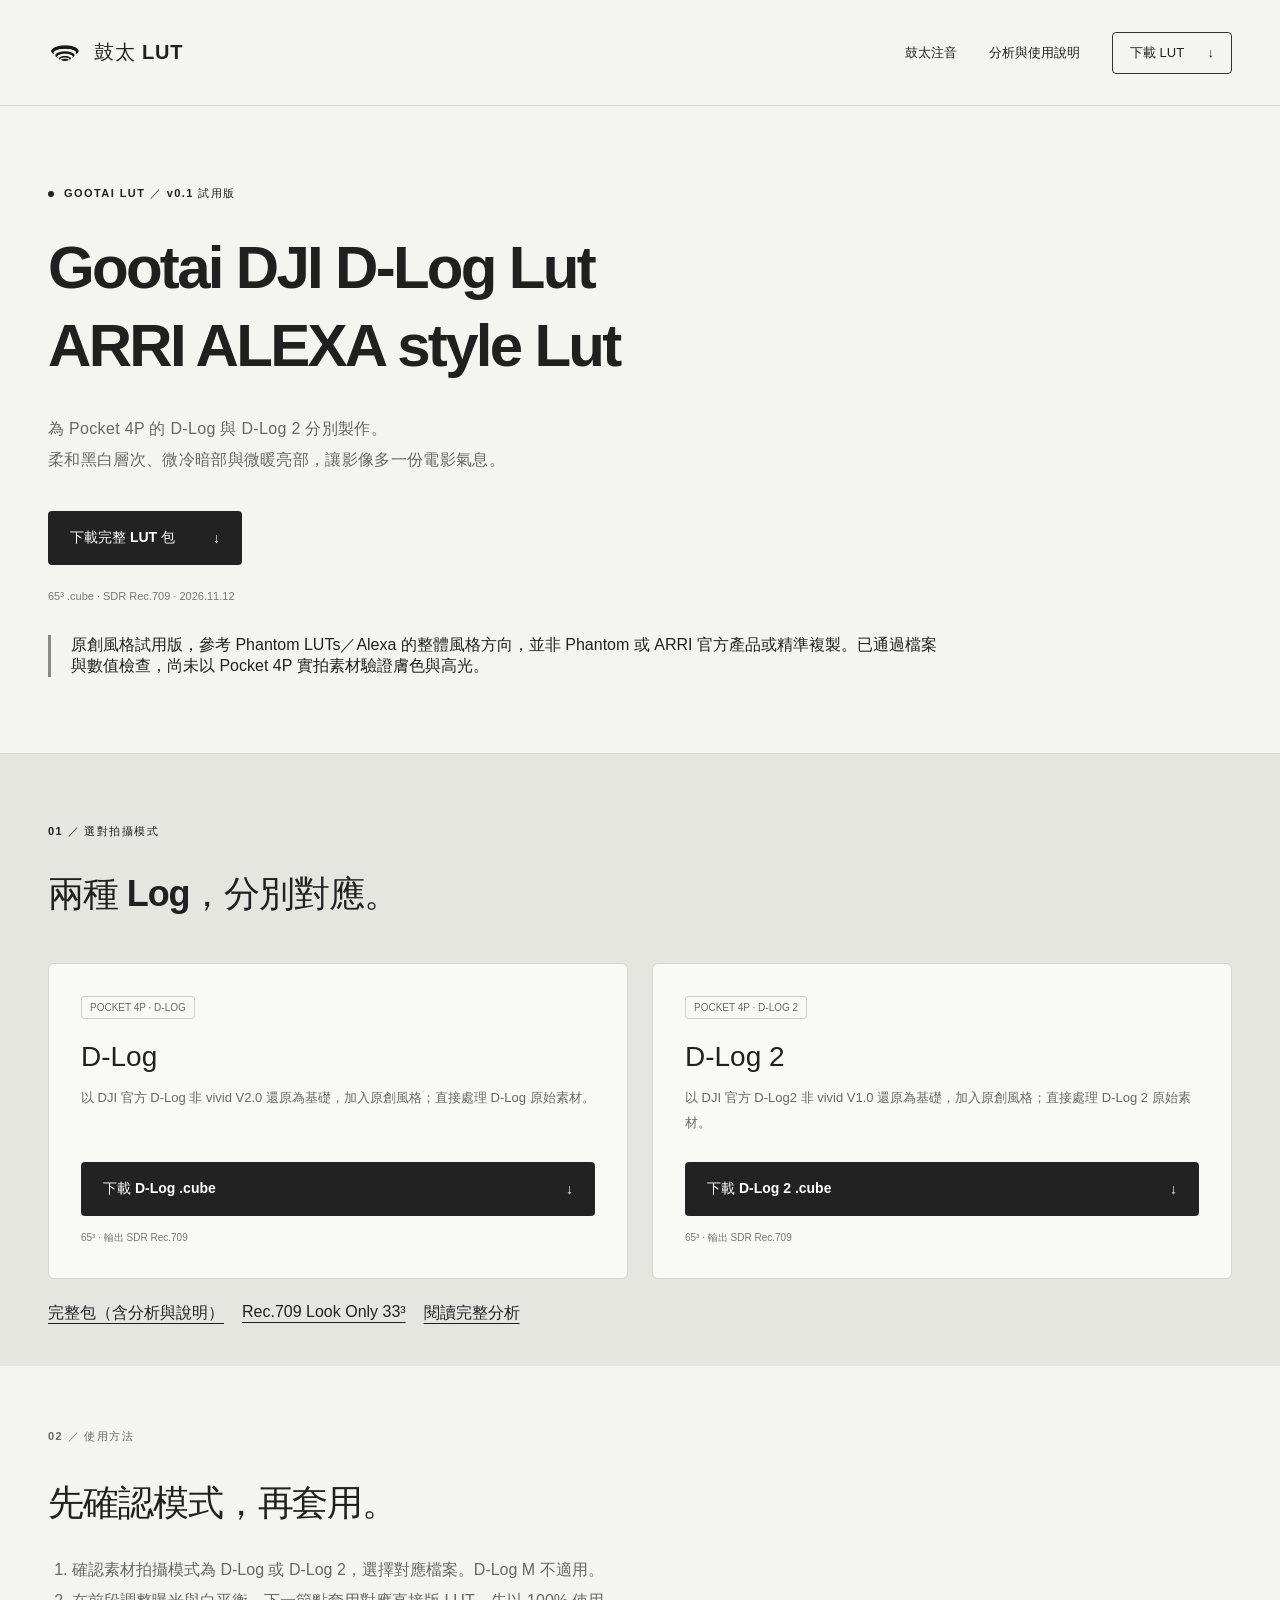
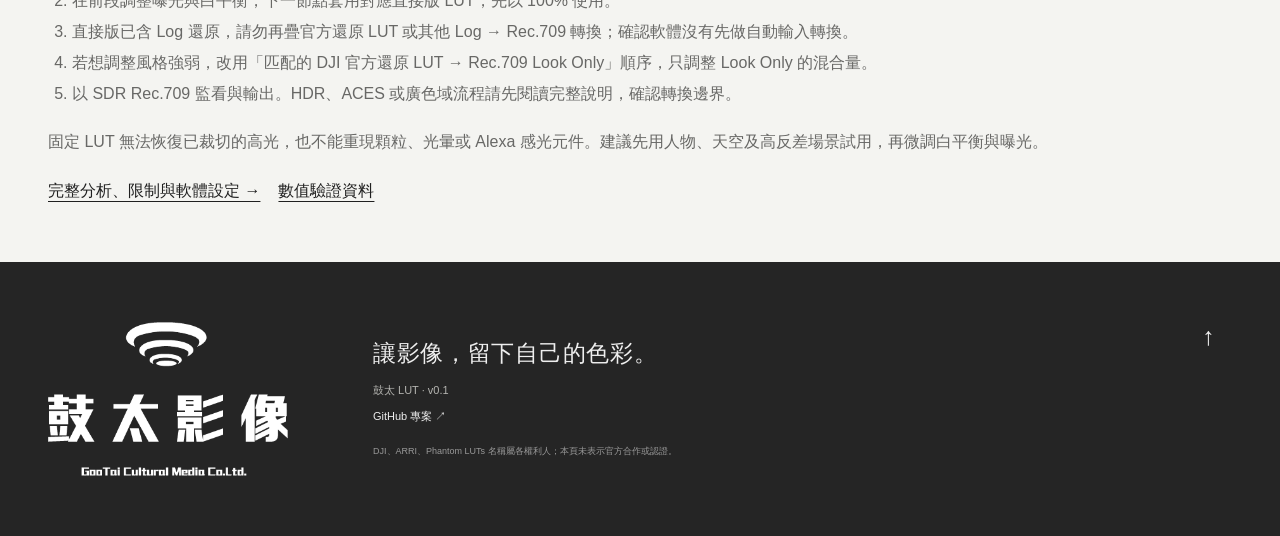
==== lut/index.html @ 4298f511 "Add Gootai LUT page and usage guide" ====
<!doctype html>
<html lang="zh-Hant"><head><meta charset="utf-8"><meta name="viewport" content="width=device-width, initial-scale=1"><title>鼓太 LUT — Gootai DJI D-Log Lut ARRI ALEXA style Lut</title><meta name="description" content="鼓太 LUT：Pocket 4P D-Log 與 D-Log 2 的 ARRI ALEXA style 原創電影風格試用版，下載 .cube LUT 與使用說明。"><link rel="stylesheet" href="../style.css"><style>.lut-hero{padding:80px 0 60px;max-width:900px}.lut-hero h1{font-size:clamp(34px,5vw,60px);overflow-wrap:anywhere}.lut-info{padding:60px 0}.lut-info p,.lut-info li{color:var(--muted);line-height:1.95}.lut-info h2{margin-bottom:24px}.lut-info ol{padding-left:24px}.lut-links{display:flex;flex-wrap:wrap;gap:18px;margin-top:24px}.lut-links a{text-decoration:underline;text-underline-offset:5px}.lut-note{border-left:3px solid #888;padding-left:20px;margin-top:28px}.download-card h3{font-size:28px}.lut-top{border-bottom:1px solid var(--line)}@media(max-width:680px){.header{height:auto;min-height:90px;gap:18px;flex-wrap:wrap;padding-top:18px;padding-bottom:18px}.header nav{display:flex;font-size:12px;gap:18px}.lut-hero{padding:50px 0 40px}.lut-info{padding:40px 0}}</style></head>
<body><header class="header"><a class="product" href="../" aria-label="鼓太注音首頁"><img src="../assets/gootai-mark.png" width="34" height="34" alt=""><span>鼓太 LUT</span></a><nav aria-label="主要導覽"><a href="../">鼓太注音</a><a href="guide.html">分析與使用說明</a><a class="nav-download" href="#download">下載 LUT <span aria-hidden="true">↓</span></a></nav></header>
<main><section class="lut-top"><div class="wrap"><div class="lut-hero"><p class="eyebrow"><span class="dot"></span> GOOTAI LUT ／ v0.1 試用版</p><h1>Gootai DJI D-Log Lut<br>ARRI ALEXA style Lut</h1><p class="lead">為 Pocket 4P 的 D-Log 與 D-Log 2 分別製作。<br>柔和黑白層次、微冷暗部與微暖亮部，讓影像多一份電影氣息。</p><div class="hero-actions"><a class="button dark" href="downloads/gootai-dji-arri-alexa-style-v01.zip" download>下載完整 LUT 包 <span aria-hidden="true">↓</span></a></div><p class="system-note">65³ .cube · SDR Rec.709 · 2026.11.12</p><p class="lut-note">原創風格試用版，參考 Phantom LUTs／Alexa 的整體風格方向，並非 Phantom 或 ARRI 官方產品或精準複製。已通過檔案與數值檢查，尚未以 Pocket 4P 實拍素材驗證膚色與高光。</p></div></div></section>
<section class="download-section" id="download"><div class="wrap"><div class="download-title"><div><p class="eyebrow">01 ／ 選對拍攝模式</p><h2>兩種 Log，分別對應。</h2></div></div><div class="download-grid"><article class="download-card"><div class="platform-heading"><span class="badge">POCKET 4P · D-LOG</span></div><h3>D-Log</h3><p class="platform-detail">以 DJI 官方 D-Log 非 vivid V2.0 還原為基礎，加入原創風格；直接處理 D-Log 原始素材。</p><a class="button dark" href="downloads/gootai-dji-dlog-arri-alexa-style-v01.cube" download>下載 D-Log .cube <span aria-hidden="true">↓</span></a><p class="file-note">65³ · 輸出 SDR Rec.709</p></article><article class="download-card"><div class="platform-heading"><span class="badge">POCKET 4P · D-LOG 2</span></div><h3>D-Log 2</h3><p class="platform-detail">以 DJI 官方 D-Log2 非 vivid V1.0 還原為基礎，加入原創風格；直接處理 D-Log 2 原始素材。</p><a class="button dark" href="downloads/gootai-dji-dlog2-arri-alexa-style-v01.cube" download>下載 D-Log 2 .cube <span aria-hidden="true">↓</span></a><p class="file-note">65³ · 輸出 SDR Rec.709</p></article></div><div class="lut-links"><a href="downloads/gootai-dji-arri-alexa-style-v01.zip" download>完整包（含分析與說明）</a><a href="downloads/gootai-rec709-arri-alexa-style-look-only-v01.cube" download>Rec.709 Look Only 33³</a><a href="guide.html">閱讀完整分析</a></div></div></section>
<section class="lut-info wrap"><p class="eyebrow">02 ／ 使用方法</p><h2>先確認模式，再套用。</h2><ol><li>確認素材拍攝模式為 D-Log 或 D-Log 2，選擇對應檔案。D-Log M 不適用。</li><li>在前段調整曝光與白平衡，下一節點套用對應直接版 LUT，先以 100% 使用。</li><li>直接版已含 Log 還原，請勿再疊官方還原 LUT 或其他 Log → Rec.709 轉換；確認軟體沒有先做自動輸入轉換。</li><li>若想調整風格強弱，改用「匹配的 DJI 官方還原 LUT → Rec.709 Look Only」順序，只調整 Look Only 的混合量。</li><li>以 SDR Rec.709 監看與輸出。HDR、ACES 或廣色域流程請先閱讀完整說明，確認轉換邊界。</li></ol><p>固定 LUT 無法恢復已裁切的高光，也不能重現顆粒、光暈或 Alexa 感光元件。建議先用人物、天空及高反差場景試用，再微調白平衡與曝光。</p><div class="lut-links"><a href="guide.html">完整分析、限制與軟體設定 →</a><a href="downloads/analysis.json">數值驗證資料</a></div></section></main>
<footer><div class="wrap footer-inner"><div class="brand-lockup" role="img" aria-label="鼓太影像 GooTai Cultural Media Co., Ltd."><img src="../assets/gootai-brand-white.png" alt="" width="1314" height="1234"></div><div class="footer-copy"><p>讓影像，留下自己的色彩。</p><span>鼓太 LUT · v0.1</span><a href="https://github.com/jeihan101/gootai-zhuyin">GitHub 專案 ↗</a><small>DJI、ARRI、Phantom LUTs 名稱屬各權利人；本頁未表示官方合作或認證。</small></div><a class="back-top" href="#" aria-label="回到頂端">↑</a></div></footer></body></html>
---- style.css ----
:root{--paper:#f4f4f1;--ink:#202020;--muted:#686866;--line:#d6d6d1;--white:#fff;font-family:-apple-system,BlinkMacSystemFont,"Noto Sans TC","Microsoft JhengHei",sans-serif;color:var(--ink);background:var(--paper);font-synthesis:none}*{box-sizing:border-box}html{scroll-behavior:smooth;scroll-padding-top:28px}body{margin:0}a{color:inherit;text-decoration:none}button{font:inherit}a:focus-visible,button:focus-visible,summary:focus-visible{outline:3px solid #888;outline-offset:5px}img{max-width:100%}.wrap{width:min(1200px,calc(100% - 96px));margin:auto}.header{height:106px;max-width:1440px;margin:auto;padding:0 48px;display:flex;align-items:center;justify-content:space-between;border-bottom:1px solid var(--line)}.product{display:flex;align-items:center;gap:12px;font-size:20px;font-weight:700;letter-spacing:.04em}.product img{object-fit:contain}.product small{font-size:10px;font-weight:500;letter-spacing:.14em;margin-left:12px;color:var(--muted)}nav{display:flex;gap:32px;align-items:center;font-size:13px}.nav-download{border:1px solid #333;border-radius:4px;padding:11px 17px}.nav-download span{margin-left:20px}.hero{min-height:720px;display:grid;grid-template-columns:1.05fr 1fr;gap:65px;align-items:center;padding:86px 0 100px}.eyebrow{font-size:11px;letter-spacing:.13em;display:flex;align-items:center;gap:10px;font-weight:600;margin:0 0 28px}.dot{width:6px;height:6px;background:var(--ink);border-radius:50%}.eyebrow-line{height:1px;width:22px;background:#aaa;margin:0 3px}h1{font-size:clamp(40px,4.7vw,66px);letter-spacing:-.045em;line-height:1.3;font-weight:650;margin:0 0 28px}.period{color:#90908b}.lead{color:var(--muted);font-size:16px;line-height:1.95;margin:0 0 36px;letter-spacing:.02em}.hero-actions{display:flex;gap:26px;align-items:center}.button{height:54px;padding:0 22px;display:flex;align-items:center;justify-content:space-between;gap:38px;border-radius:4px;font-size:14px;font-weight:600;transition:background .2s,transform .2s}.button.dark{background:#222;color:#fff}.button:hover{background:#444;transform:translateY(-1px)}.text-link{font-size:13px}.text-link span{margin-left:12px}.system-note{font-size:11px;color:#787875;margin-top:22px;line-height:1.8}.hero-visual{background:#e8e8e3;border:1px solid #dcdcd5;border-radius:10px;padding:26px 29px 22px;position:relative}.visual-top{display:flex;justify-content:space-between;font-size:10px;letter-spacing:.04em;color:#71716d;border-bottom:1px solid #cecec7;padding-bottom:20px;gap:10px}.mono{font-family:monospace}.app-identity{display:flex;align-items:center;gap:18px;margin:32px 0 38px}.app-identity img{width:82px;height:82px;border-radius:19px}.app-identity>div{display:flex;flex-direction:column;gap:8px}.app-name{font-size:22px;font-weight:650;letter-spacing:.07em}.app-english{font-size:9px;letter-spacing:.2em;color:#767670}.writing{font-size:clamp(18px,2.1vw,29px);line-height:1.9;letter-spacing:.02em;margin-bottom:24px}.writing>span:first-child{color:#91918c}.underlined{border-bottom:1px solid #444;padding-bottom:3px}.caret{display:inline-block;height:1.15em;width:2px;margin-left:6px;background:#202020;vertical-align:-.2em}.candidate-preview{display:flex;gap:4px;padding:8px;border-radius:6px;background:#696969;color:#fff;transition:background .2s,color .2s}.candidate{display:flex;align-items:center;gap:6px;padding:9px 8px;font-size:18px;white-space:nowrap;flex:1;justify-content:center}.candidate small{font-size:10px}.candidate.selected{background:#303030;color:white;border-radius:3px}.candidate-preview[data-theme=black]{background:#202020}.candidate-preview[data-theme=black] .selected{background:#565656}.candidate-preview[data-theme=white]{background:#fafafa;color:#202020}.candidate-preview[data-theme=white] .selected{background:#484848;color:#fff}.preview-bottom{display:flex;align-items:center;justify-content:space-between;margin-top:22px;font-size:10px;color:#71716d}.swatches{display:flex;gap:9px}.swatch{width:19px;height:19px;border-radius:50%;border:1px solid #aaa;cursor:pointer;padding:0}.black{background:#222;color:#fff}.gray{background:#999;color:#222}.white{background:#fff;color:#222}.swatch[aria-pressed=true]{outline:1px solid #555;outline-offset:3px}.features{padding:48px 0 100px;border-top:1px solid var(--line)}.section-top{display:grid;grid-template-columns:1fr 2fr;gap:50px;margin-bottom:50px}.section-top .eyebrow{margin-top:10px}h2{font-size:36px;line-height:1.5;letter-spacing:-.03em;font-weight:600;margin:0}h3{font-weight:600;margin:0}.feature-grid{display:grid;grid-template-columns:repeat(3,1fr);gap:60px}.feature-symbol{display:block;width:36px;height:40px;font-size:38px;font-weight:600;line-height:1;margin:0 0 24px;fill:none;stroke:currentColor;stroke-width:2;stroke-linecap:round;stroke-linejoin:round}.feature-grid h3{font-size:18px;letter-spacing:.02em}.feature-grid p,.theme-row p{font-size:13px;line-height:1.95;color:var(--muted);margin:14px 0 0}.theme-row{margin-top:55px;padding-top:35px;border-top:1px solid var(--line);display:flex;align-items:center;justify-content:space-between;gap:30px}.theme-row .eyebrow{font-size:9px;margin:0 0 12px}.theme-row h3{font-size:21px}.mini-themes{display:flex;flex-direction:column;gap:9px;min-width:280px}.mini{font-size:14px;border-radius:4px;padding:9px 16px;border:1px solid #cececa}.mini b{font-weight:500}.download-section{background:#e6e6e1;padding:70px 0 42px}.download-title{display:flex;justify-content:space-between;align-items:flex-end;margin-bottom:42px}.release-label{font-size:12px;letter-spacing:.08em;text-align:right;line-height:1.9}.release-label small{color:#72726d;font-size:10px}.download-grid{display:grid;grid-template-columns:1fr 1fr;gap:24px}.download-card{background:#f9f9f6;border:1px solid #d7d7d1;border-radius:6px;padding:32px}.platform-heading{display:flex;align-items:center;justify-content:space-between;margin-bottom:22px}.platform-mark{font-size:35px;line-height:1}.windows-mark{width:30px;height:30px;fill:currentColor}.badge{border:1px solid #cfcfc9;border-radius:3px;padding:5px 8px;font-size:10px;color:#6c6c66}.download-card h3{font-size:33px;font-weight:500;margin-bottom:13px}.platform-detail{font-size:13px;line-height:1.9;color:var(--muted);min-height:50px;margin:0 0 26px}.download-card .button{width:100%}.file-note{font-size:10px;color:#77776f;margin:13px 0 0;line-height:1.7}.download-foot{display:flex;justify-content:space-between;gap:40px;margin-top:24px;align-items:center;font-size:10px;line-height:1.9;color:#686861}.download-foot p{margin:0}.download-foot a{white-space:nowrap;border-bottom:1px solid #b8b8b1;padding-bottom:2px}.install{padding:85px 0}.install-columns{display:grid;grid-template-columns:1fr 1fr;gap:65px;margin-bottom:45px}.install-columns h3{font-size:23px;border-bottom:1px solid var(--line);padding-bottom:20px}.install ol{padding:0;list-style:none;counter-reset:steps}.install li{counter-increment:steps;padding:15px 0 15px 38px;position:relative;font-size:13px;color:var(--muted);line-height:1.9}.install li:before{content:counter(steps,decimal-leading-zero);position:absolute;left:0;font-size:11px;color:#333;top:18px;font-family:monospace}.install strong{color:#303030;font-weight:500}details{border-top:1px solid var(--line);font-size:13px}details:last-child{border-bottom:1px solid var(--line)}summary{padding:22px 30px 22px 0;cursor:pointer;list-style:none;position:relative}summary:after{content:'＋';position:absolute;right:2px;color:#777}details[open] summary:after{content:'−'}details p{line-height:1.9;color:var(--muted);max-width:850px;margin:0 0 24px}footer{background:#252525;color:#eee}.footer-inner{display:grid;grid-template-columns:260px 1fr 30px;gap:65px;align-items:center;padding:60px 0}.brand-lockup{width:240px;aspect-ratio:379/243;position:relative;overflow:hidden}.brand-lockup img{max-width:none;position:absolute;width:346.7%;height:auto;left:-128.23%;top:-215.23%}.footer-copy{display:flex;flex-direction:column;gap:11px}.footer-copy p{font-size:23px;margin:0 0 3px;letter-spacing:.03em}.footer-copy>span{font-size:11px;color:#b5b5b1}.footer-copy a{font-size:11px;width:max-content}.footer-copy small{font-size:9px;color:#999;line-height:1.8;margin-top:8px}.back-top{align-self:start;font-size:25px}.skip{position:absolute;left:15px;top:-100px;z-index:5;padding:12px;background:#222;color:white}.skip:focus{top:10px}
@media(min-width:1600px){.hero{min-height:790px}}@media(max-width:1000px){.wrap{width:calc(100% - 56px)}.header{padding:0 28px;height:84px}.product small{display:none}.hero{gap:30px;padding:65px 0;min-height:620px}.hero-visual{padding:20px}.candidate{font-size:15px;padding:8px 4px}.hero h1{font-size:43px}.feature-grid{gap:30px}.footer-inner{gap:30px;grid-template-columns:220px 1fr 25px}.brand-lockup{width:210px}.download-card{padding:25px}.download-foot{align-items:flex-start}}
@media(max-width:700px){.wrap{width:calc(100% - 40px)}.header{height:76px;padding:0 20px}.product{font-size:17px;gap:8px}.product img{width:28px;height:28px}nav{gap:18px;font-size:11px}nav>a:first-child,nav>a:nth-child(2){display:none}.nav-download{padding:9px 12px}.hero{grid-template-columns:1fr;gap:43px;padding:45px 0 55px}.hero h1{font-size:45px}.hero .eyebrow{font-size:9px;margin-bottom:23px}.lead{font-size:14px;margin-bottom:25px}.hero-visual{padding:23px}.writing{font-size:25px}.candidate{font-size:18px}.app-identity{margin:25px 0}.app-identity img{width:66px;height:66px}.app-name{font-size:20px}.section-top{grid-template-columns:1fr;gap:10px;margin-bottom:32px}.section-top .eyebrow{margin-bottom:8px}h2{font-size:29px}.features{padding-top:35px;padding-bottom:55px}.feature-grid{grid-template-columns:1fr;gap:25px}.feature-grid article{position:relative;padding-left:57px}.feature-symbol{position:absolute;left:0;top:0;width:30px;height:34px;font-size:33px}.feature-grid h3{font-size:17px}.feature-grid p{margin-top:9px}.theme-row{align-items:stretch;flex-direction:column;margin-top:35px;padding-top:30px;gap:22px}.mini-themes{min-width:0}.download-section{padding:45px 0 30px}.download-title{align-items:start;gap:15px;margin-bottom:28px}.download-title h2{font-size:27px}.release-label{font-size:9px;white-space:nowrap;margin-top:0}.download-title .eyebrow{margin-bottom:18px}.download-grid{grid-template-columns:1fr;gap:15px}.download-card{padding:25px}.download-card h3{font-size:29px}.download-foot{flex-direction:column;gap:15px;font-size:10px}.install{padding:50px 0}.install-columns{grid-template-columns:1fr;gap:25px;margin-bottom:30px}.install-columns h3{font-size:23px}.footer-inner{grid-template-columns:1fr 25px;gap:25px;padding:40px 0}.brand-lockup{width:200px;grid-column:1}.footer-copy{grid-column:1}.footer-copy p{font-size:19px}.back-top{grid-column:2;grid-row:1}.footer-copy small{font-size:9px}}
@media(prefers-reduced-motion:reduce){html{scroll-behavior:auto}*{transition:none!important}}
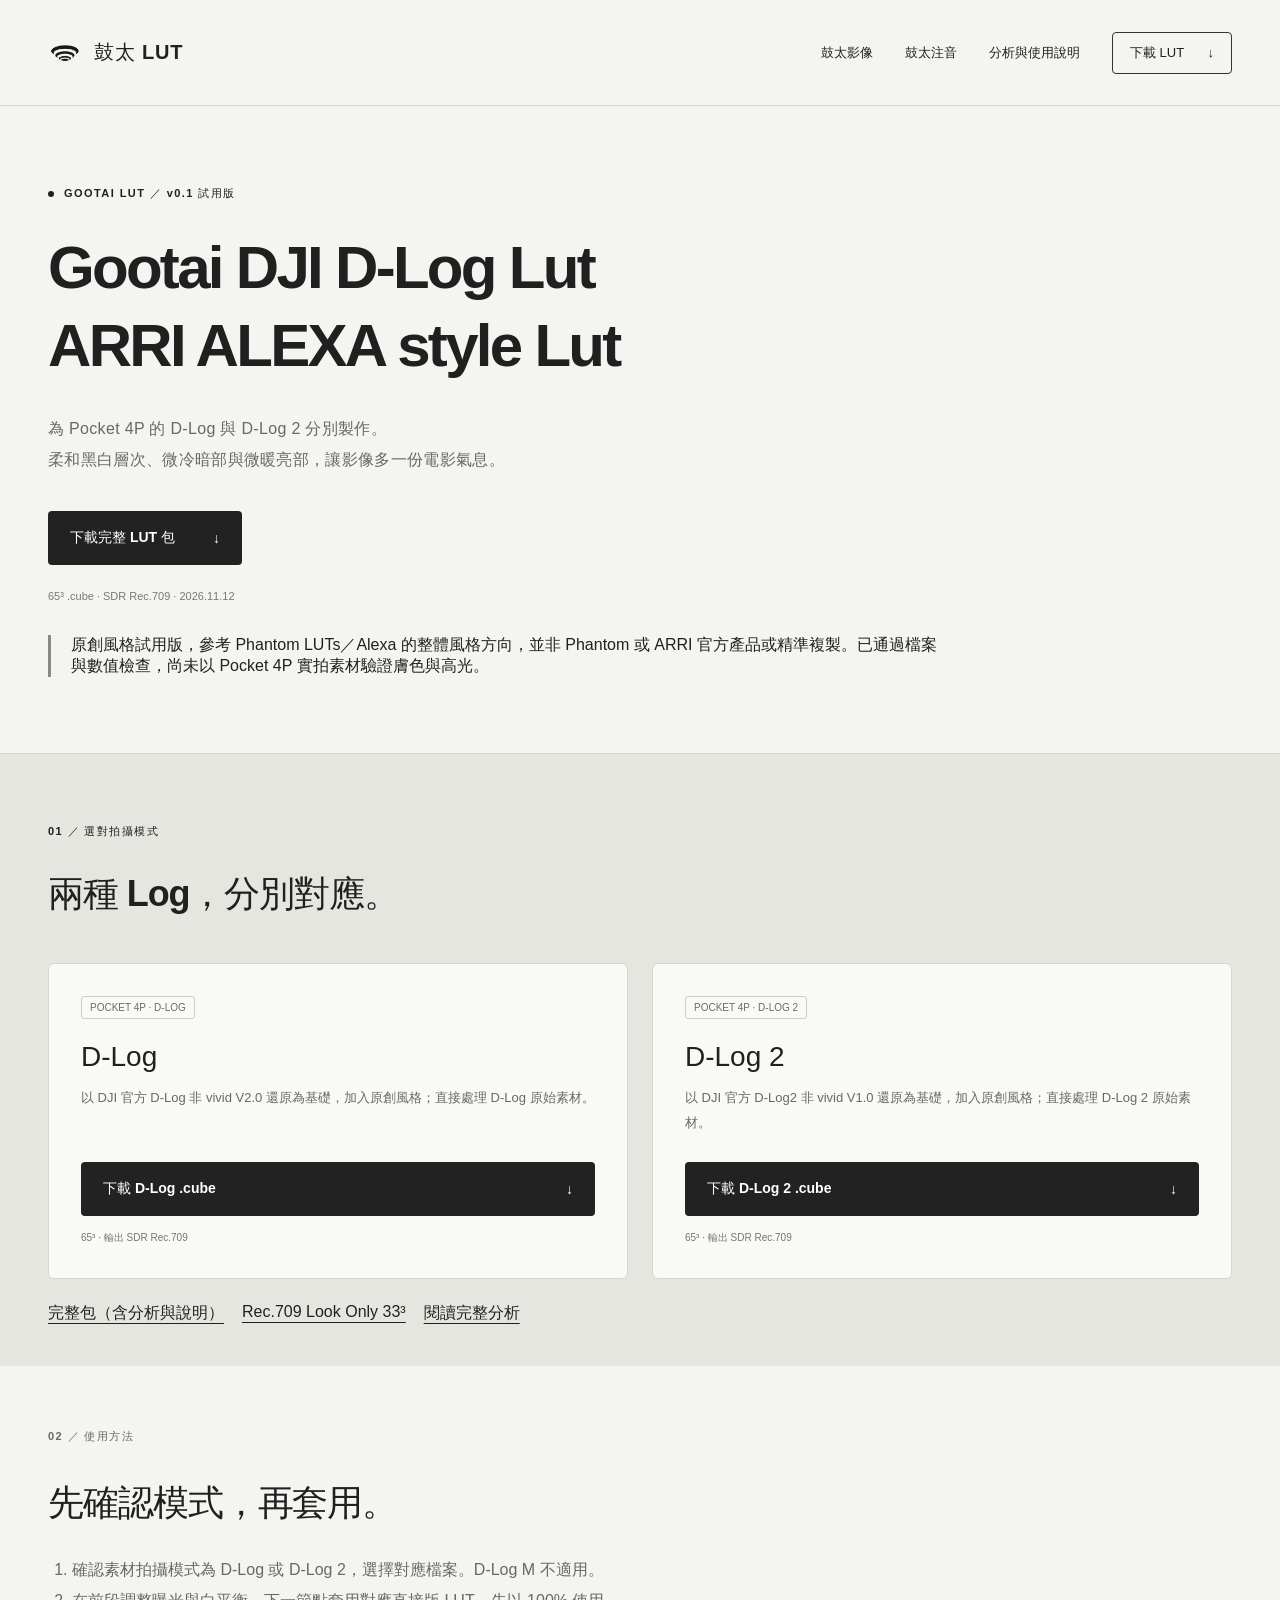
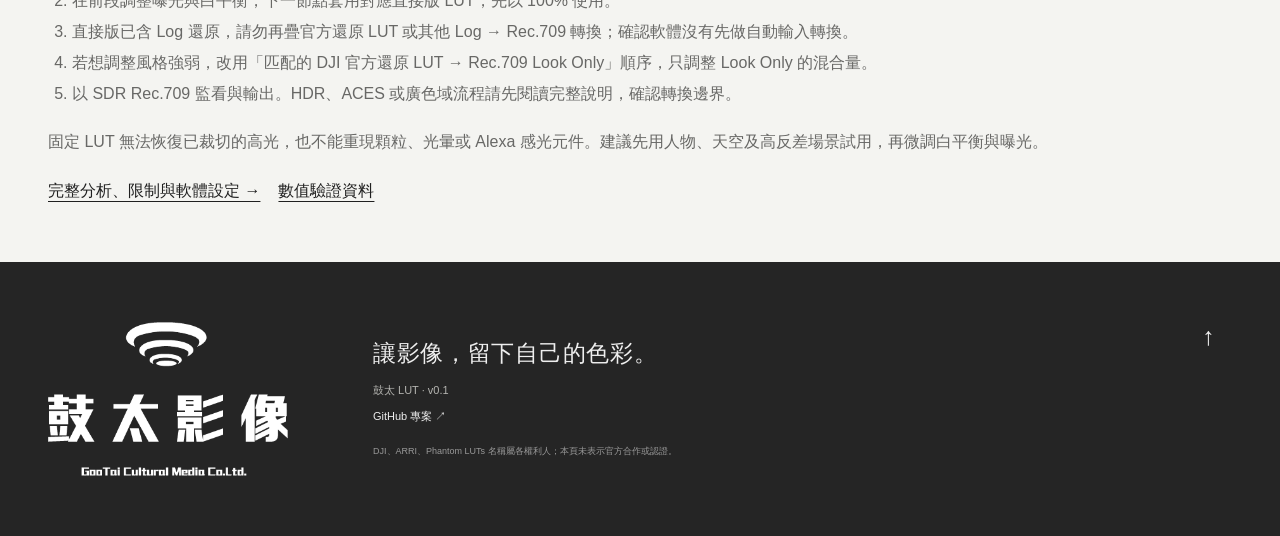
==== commit efa839a1: "Link LUT page to Gootai Media and Zhuyin" ====
--- a/lut/index.html
+++ b/lut/index.html
@@ -1,6 +1,6 @@
 <!doctype html>
 <html lang="zh-Hant"><head><meta charset="utf-8"><meta name="viewport" content="width=device-width, initial-scale=1"><title>鼓太 LUT — Gootai DJI D-Log Lut ARRI ALEXA style Lut</title><meta name="description" content="鼓太 LUT：Pocket 4P D-Log 與 D-Log 2 的 ARRI ALEXA style 原創電影風格試用版，下載 .cube LUT 與使用說明。"><link rel="stylesheet" href="../style.css"><style>.lut-hero{padding:80px 0 60px;max-width:900px}.lut-hero h1{font-size:clamp(34px,5vw,60px);overflow-wrap:anywhere}.lut-info{padding:60px 0}.lut-info p,.lut-info li{color:var(--muted);line-height:1.95}.lut-info h2{margin-bottom:24px}.lut-info ol{padding-left:24px}.lut-links{display:flex;flex-wrap:wrap;gap:18px;margin-top:24px}.lut-links a{text-decoration:underline;text-underline-offset:5px}.lut-note{border-left:3px solid #888;padding-left:20px;margin-top:28px}.download-card h3{font-size:28px}.lut-top{border-bottom:1px solid var(--line)}@media(max-width:680px){.header{height:auto;min-height:90px;gap:18px;flex-wrap:wrap;padding-top:18px;padding-bottom:18px}.header nav{display:flex;font-size:12px;gap:18px}.lut-hero{padding:50px 0 40px}.lut-info{padding:40px 0}}</style></head>
-<body><header class="header"><a class="product" href="../" aria-label="鼓太注音首頁"><img src="../assets/gootai-mark.png" width="34" height="34" alt=""><span>鼓太 LUT</span></a><nav aria-label="主要導覽"><a href="../">鼓太注音</a><a href="guide.html">分析與使用說明</a><a class="nav-download" href="#download">下載 LUT <span aria-hidden="true">↓</span></a></nav></header>
+<body><header class="header"><a class="product" href="../" aria-label="鼓太影像首頁"><img src="../assets/gootai-mark.png" width="34" height="34" alt=""><span>鼓太 LUT</span></a><nav aria-label="主要導覽"><a href="../">鼓太影像</a><a href="../zhuyin/">鼓太注音</a><a href="guide.html">分析與使用說明</a><a class="nav-download" href="#download">下載 LUT <span aria-hidden="true">↓</span></a></nav></header>
 <main><section class="lut-top"><div class="wrap"><div class="lut-hero"><p class="eyebrow"><span class="dot"></span> GOOTAI LUT ／ v0.1 試用版</p><h1>Gootai DJI D-Log Lut<br>ARRI ALEXA style Lut</h1><p class="lead">為 Pocket 4P 的 D-Log 與 D-Log 2 分別製作。<br>柔和黑白層次、微冷暗部與微暖亮部，讓影像多一份電影氣息。</p><div class="hero-actions"><a class="button dark" href="downloads/gootai-dji-arri-alexa-style-v01.zip" download>下載完整 LUT 包 <span aria-hidden="true">↓</span></a></div><p class="system-note">65³ .cube · SDR Rec.709 · 2026.11.12</p><p class="lut-note">原創風格試用版，參考 Phantom LUTs／Alexa 的整體風格方向，並非 Phantom 或 ARRI 官方產品或精準複製。已通過檔案與數值檢查，尚未以 Pocket 4P 實拍素材驗證膚色與高光。</p></div></div></section>
 <section class="download-section" id="download"><div class="wrap"><div class="download-title"><div><p class="eyebrow">01 ／ 選對拍攝模式</p><h2>兩種 Log，分別對應。</h2></div></div><div class="download-grid"><article class="download-card"><div class="platform-heading"><span class="badge">POCKET 4P · D-LOG</span></div><h3>D-Log</h3><p class="platform-detail">以 DJI 官方 D-Log 非 vivid V2.0 還原為基礎，加入原創風格；直接處理 D-Log 原始素材。</p><a class="button dark" href="downloads/gootai-dji-dlog-arri-alexa-style-v01.cube" download>下載 D-Log .cube <span aria-hidden="true">↓</span></a><p class="file-note">65³ · 輸出 SDR Rec.709</p></article><article class="download-card"><div class="platform-heading"><span class="badge">POCKET 4P · D-LOG 2</span></div><h3>D-Log 2</h3><p class="platform-detail">以 DJI 官方 D-Log2 非 vivid V1.0 還原為基礎，加入原創風格；直接處理 D-Log 2 原始素材。</p><a class="button dark" href="downloads/gootai-dji-dlog2-arri-alexa-style-v01.cube" download>下載 D-Log 2 .cube <span aria-hidden="true">↓</span></a><p class="file-note">65³ · 輸出 SDR Rec.709</p></article></div><div class="lut-links"><a href="downloads/gootai-dji-arri-alexa-style-v01.zip" download>完整包（含分析與說明）</a><a href="downloads/gootai-rec709-arri-alexa-style-look-only-v01.cube" download>Rec.709 Look Only 33³</a><a href="guide.html">閱讀完整分析</a></div></div></section>
 <section class="lut-info wrap"><p class="eyebrow">02 ／ 使用方法</p><h2>先確認模式，再套用。</h2><ol><li>確認素材拍攝模式為 D-Log 或 D-Log 2，選擇對應檔案。D-Log M 不適用。</li><li>在前段調整曝光與白平衡，下一節點套用對應直接版 LUT，先以 100% 使用。</li><li>直接版已含 Log 還原，請勿再疊官方還原 LUT 或其他 Log → Rec.709 轉換；確認軟體沒有先做自動輸入轉換。</li><li>若想調整風格強弱，改用「匹配的 DJI 官方還原 LUT → Rec.709 Look Only」順序，只調整 Look Only 的混合量。</li><li>以 SDR Rec.709 監看與輸出。HDR、ACES 或廣色域流程請先閱讀完整說明，確認轉換邊界。</li></ol><p>固定 LUT 無法恢復已裁切的高光，也不能重現顆粒、光暈或 Alexa 感光元件。建議先用人物、天空及高反差場景試用，再微調白平衡與曝光。</p><div class="lut-links"><a href="guide.html">完整分析、限制與軟體設定 →</a><a href="downloads/analysis.json">數值驗證資料</a></div></section></main>
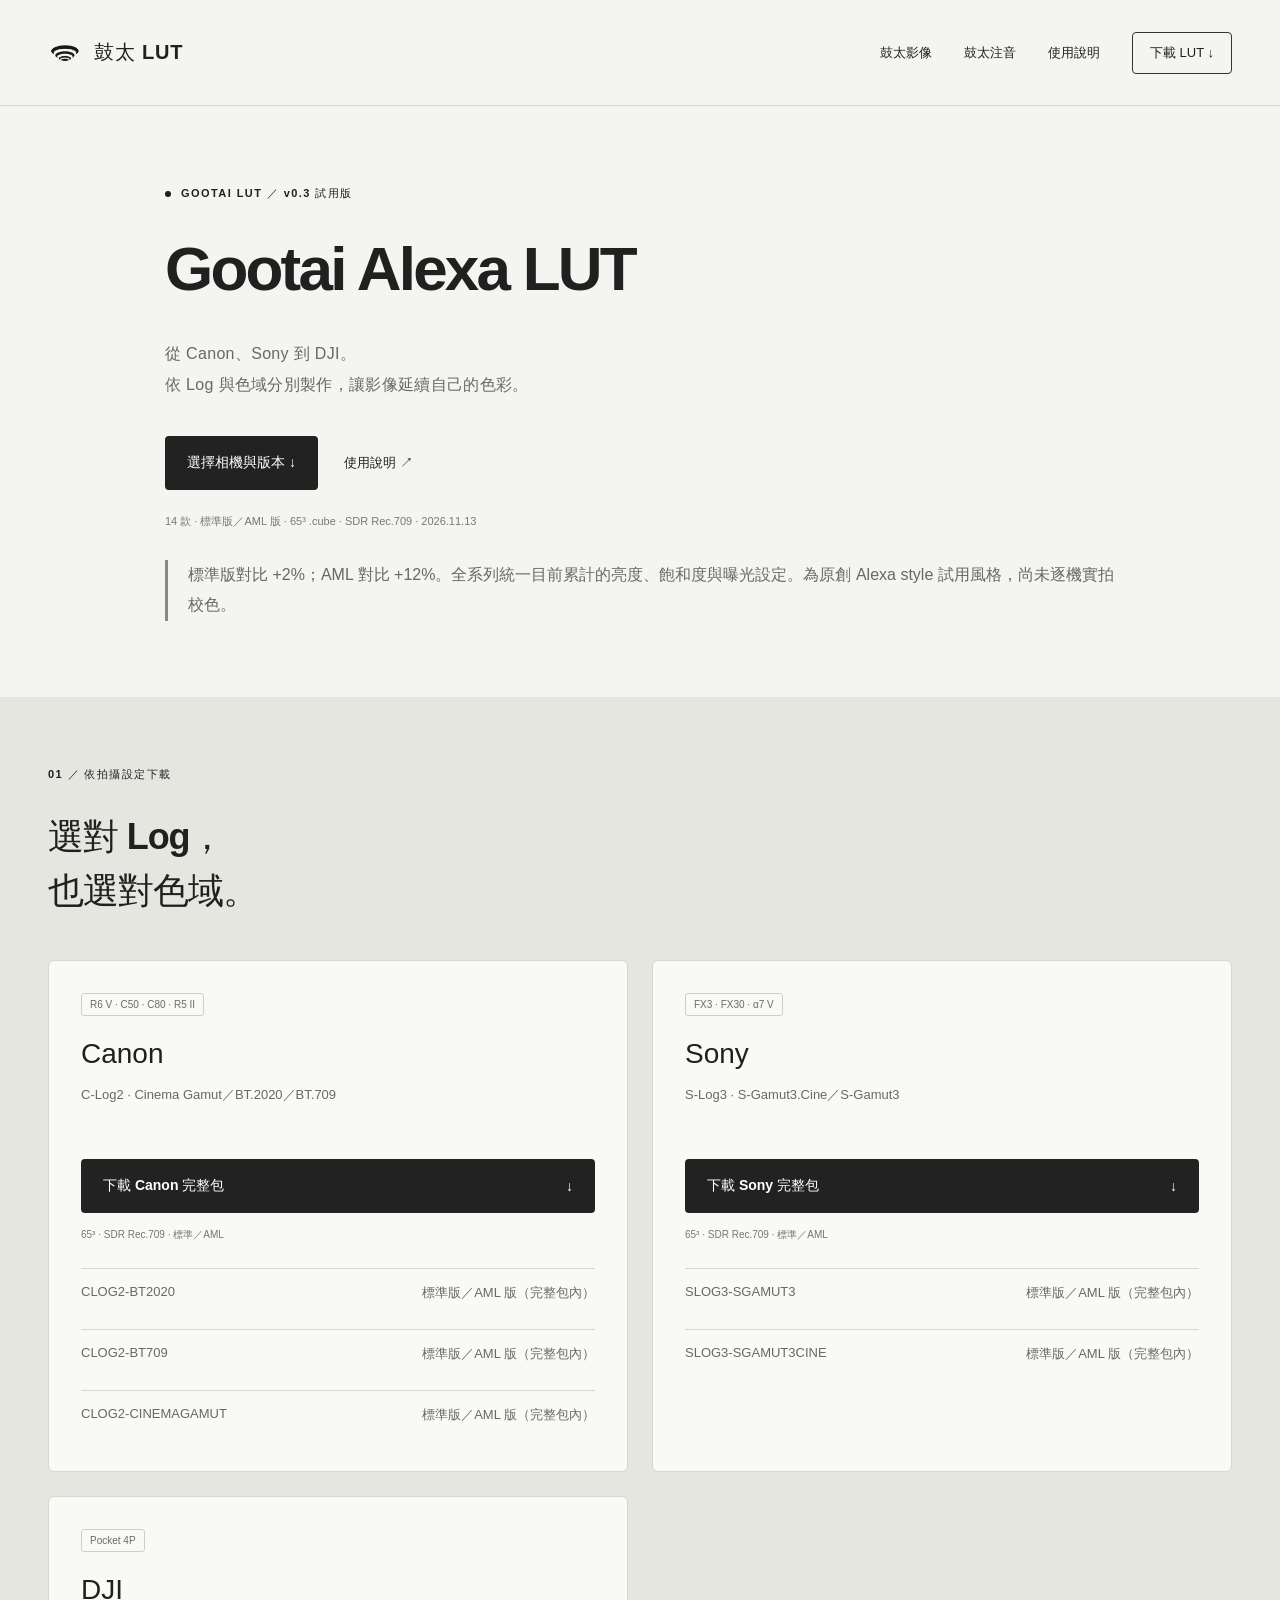
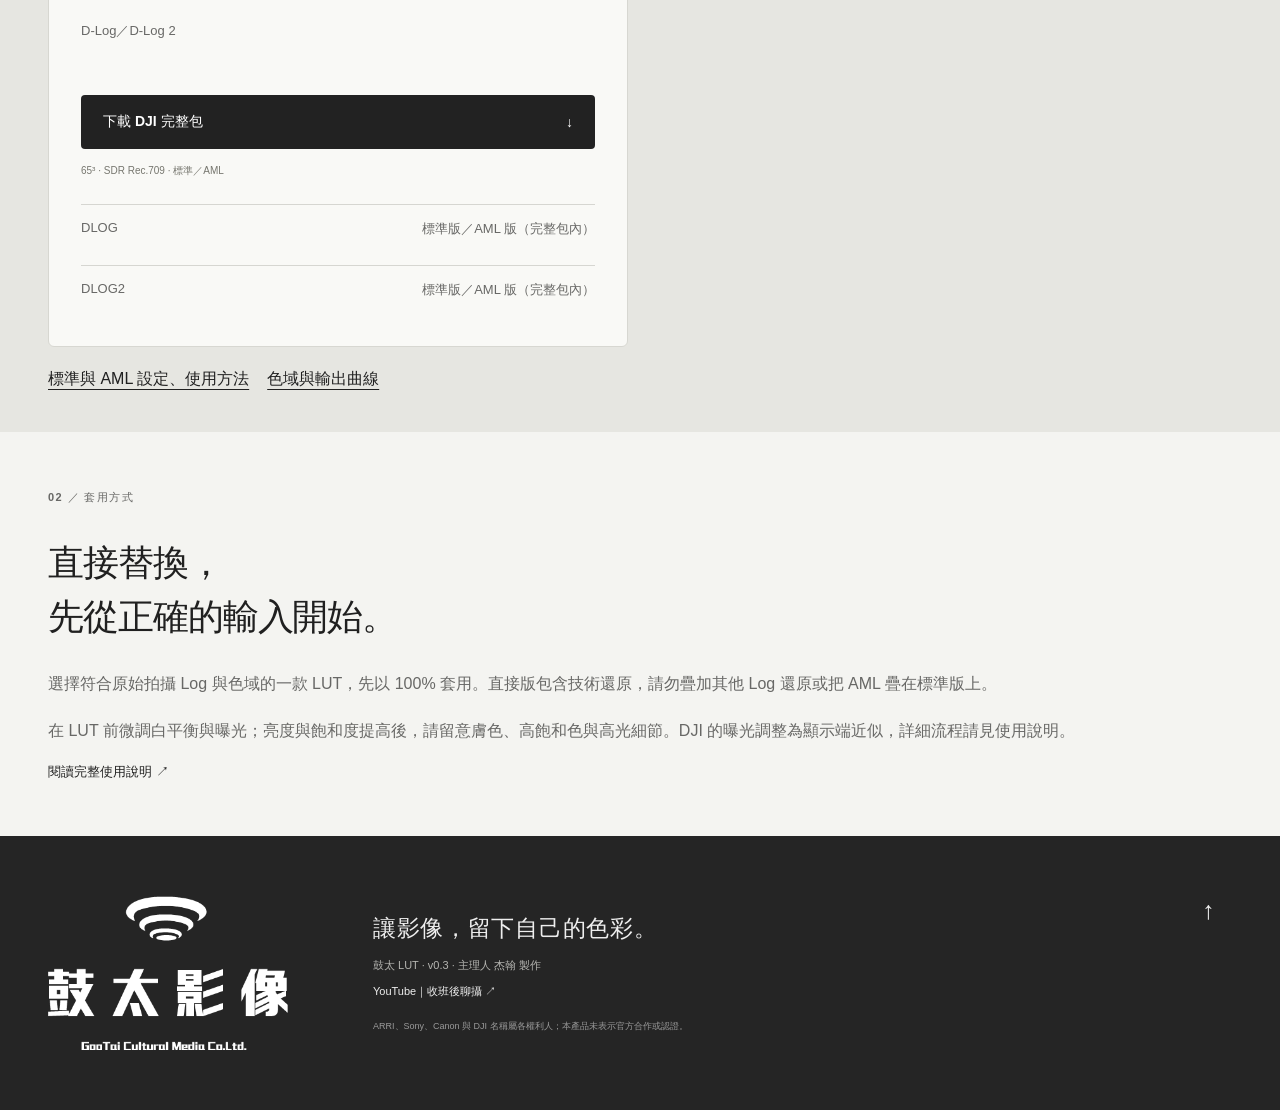
==== commit eece7ba4: "Update Gootai LUT page for Canon Sony DJI" ====
--- a/lut/index.html
+++ b/lut/index.html
@@ -1,7 +1 @@
-<!doctype html>
-<html lang="zh-Hant"><head><meta charset="utf-8"><meta name="viewport" content="width=device-width, initial-scale=1"><title>鼓太 LUT — Gootai DJI D-Log Lut ARRI ALEXA style Lut</title><meta name="description" content="鼓太 LUT：Pocket 4P D-Log 與 D-Log 2 的 ARRI ALEXA style 原創電影風格試用版，下載 .cube LUT 與使用說明。"><link rel="stylesheet" href="../style.css"><style>.lut-hero{padding:80px 0 60px;max-width:900px}.lut-hero h1{font-size:clamp(34px,5vw,60px);overflow-wrap:anywhere}.lut-info{padding:60px 0}.lut-info p,.lut-info li{color:var(--muted);line-height:1.95}.lut-info h2{margin-bottom:24px}.lut-info ol{padding-left:24px}.lut-links{display:flex;flex-wrap:wrap;gap:18px;margin-top:24px}.lut-links a{text-decoration:underline;text-underline-offset:5px}.lut-note{border-left:3px solid #888;padding-left:20px;margin-top:28px}.download-card h3{font-size:28px}.lut-top{border-bottom:1px solid var(--line)}@media(max-width:680px){.header{height:auto;min-height:90px;gap:18px;flex-wrap:wrap;padding-top:18px;padding-bottom:18px}.header nav{display:flex;font-size:12px;gap:18px}.lut-hero{padding:50px 0 40px}.lut-info{padding:40px 0}}</style></head>
-<body><header class="header"><a class="product" href="../" aria-label="鼓太影像首頁"><img src="../assets/gootai-mark.png" width="34" height="34" alt=""><span>鼓太 LUT</span></a><nav aria-label="主要導覽"><a href="../">鼓太影像</a><a href="../zhuyin/">鼓太注音</a><a href="guide.html">分析與使用說明</a><a class="nav-download" href="#download">下載 LUT <span aria-hidden="true">↓</span></a></nav></header>
-<main><section class="lut-top"><div class="wrap"><div class="lut-hero"><p class="eyebrow"><span class="dot"></span> GOOTAI LUT ／ v0.1 試用版</p><h1>Gootai DJI D-Log Lut<br>ARRI ALEXA style Lut</h1><p class="lead">為 Pocket 4P 的 D-Log 與 D-Log 2 分別製作。<br>柔和黑白層次、微冷暗部與微暖亮部，讓影像多一份電影氣息。</p><div class="hero-actions"><a class="button dark" href="downloads/gootai-dji-arri-alexa-style-v01.zip" download>下載完整 LUT 包 <span aria-hidden="true">↓</span></a></div><p class="system-note">65³ .cube · SDR Rec.709 · 2026.11.12</p><p class="lut-note">原創風格試用版，參考 Phantom LUTs／Alexa 的整體風格方向，並非 Phantom 或 ARRI 官方產品或精準複製。已通過檔案與數值檢查，尚未以 Pocket 4P 實拍素材驗證膚色與高光。</p></div></div></section>
-<section class="download-section" id="download"><div class="wrap"><div class="download-title"><div><p class="eyebrow">01 ／ 選對拍攝模式</p><h2>兩種 Log，分別對應。</h2></div></div><div class="download-grid"><article class="download-card"><div class="platform-heading"><span class="badge">POCKET 4P · D-LOG</span></div><h3>D-Log</h3><p class="platform-detail">以 DJI 官方 D-Log 非 vivid V2.0 還原為基礎，加入原創風格；直接處理 D-Log 原始素材。</p><a class="button dark" href="downloads/gootai-dji-dlog-arri-alexa-style-v01.cube" download>下載 D-Log .cube <span aria-hidden="true">↓</span></a><p class="file-note">65³ · 輸出 SDR Rec.709</p></article><article class="download-card"><div class="platform-heading"><span class="badge">POCKET 4P · D-LOG 2</span></div><h3>D-Log 2</h3><p class="platform-detail">以 DJI 官方 D-Log2 非 vivid V1.0 還原為基礎，加入原創風格；直接處理 D-Log 2 原始素材。</p><a class="button dark" href="downloads/gootai-dji-dlog2-arri-alexa-style-v01.cube" download>下載 D-Log 2 .cube <span aria-hidden="true">↓</span></a><p class="file-note">65³ · 輸出 SDR Rec.709</p></article></div><div class="lut-links"><a href="downloads/gootai-dji-arri-alexa-style-v01.zip" download>完整包（含分析與說明）</a><a href="downloads/gootai-rec709-arri-alexa-style-look-only-v01.cube" download>Rec.709 Look Only 33³</a><a href="guide.html">閱讀完整分析</a></div></div></section>
-<section class="lut-info wrap"><p class="eyebrow">02 ／ 使用方法</p><h2>先確認模式，再套用。</h2><ol><li>確認素材拍攝模式為 D-Log 或 D-Log 2，選擇對應檔案。D-Log M 不適用。</li><li>在前段調整曝光與白平衡，下一節點套用對應直接版 LUT，先以 100% 使用。</li><li>直接版已含 Log 還原，請勿再疊官方還原 LUT 或其他 Log → Rec.709 轉換；確認軟體沒有先做自動輸入轉換。</li><li>若想調整風格強弱，改用「匹配的 DJI 官方還原 LUT → Rec.709 Look Only」順序，只調整 Look Only 的混合量。</li><li>以 SDR Rec.709 監看與輸出。HDR、ACES 或廣色域流程請先閱讀完整說明，確認轉換邊界。</li></ol><p>固定 LUT 無法恢復已裁切的高光，也不能重現顆粒、光暈或 Alexa 感光元件。建議先用人物、天空及高反差場景試用，再微調白平衡與曝光。</p><div class="lut-links"><a href="guide.html">完整分析、限制與軟體設定 →</a><a href="downloads/analysis.json">數值驗證資料</a></div></section></main>
-<footer><div class="wrap footer-inner"><div class="brand-lockup" role="img" aria-label="鼓太影像 GooTai Cultural Media Co., Ltd."><img src="../assets/gootai-brand-white.png" alt="" width="1314" height="1234"></div><div class="footer-copy"><p>讓影像，留下自己的色彩。</p><span>鼓太 LUT · v0.1</span><a href="https://github.com/jeihan101/gootai-zhuyin">GitHub 專案 ↗</a><small>DJI、ARRI、Phantom LUTs 名稱屬各權利人；本頁未表示官方合作或認證。</small></div><a class="back-top" href="#" aria-label="回到頂端">↑</a></div></footer></body></html>+<!doctype html><html lang="zh-Hant"><head><meta charset="utf-8"><meta name="viewport" content="width=device-width,initial-scale=1"><title>鼓太 LUT — Gootai Alexa LUT｜Canon・Sony・DJI</title><meta name="description" content="鼓太 Gootai Alexa LUT：Canon C-Log2、Sony S-Log3、DJI D-Log 與 D-Log 2，各色域標準與 AML 版下載。"><link rel="stylesheet" href="../style.css"><style>.lut-hero{padding:80px 0 60px;max-width:950px}.lut-hero h1{font-size:clamp(36px,5vw,62px)}.lut-info{padding:55px 0}.lut-info p,.lut-info li{color:var(--muted);line-height:1.95}.lut-info h2{margin-bottom:24px}.lut-note{border-left:3px solid #888;padding-left:20px;margin-top:28px;color:var(--muted);line-height:1.9}.lut-links{display:flex;gap:18px;flex-wrap:wrap;margin-top:22px}.lut-links a{text-decoration:underline;text-underline-offset:5px}.download-card h3{font-size:28px}.download-grid{align-items:stretch}.lut-files{margin-top:25px;display:grid;gap:12px}.lut-file{border-top:1px solid var(--line);padding:15px 0;display:flex;justify-content:space-between;gap:20px}.lut-file span{color:var(--muted);font-size:13px}.lut-file a{font-size:13px;text-decoration:underline}.lut-file div{display:flex;gap:18px}table{border-collapse:collapse;width:100%;font-size:14px}th,td{padding:14px 10px;border-bottom:1px solid var(--line);text-align:left}code{overflow-wrap:anywhere}@media(max-width:680px){.header{height:auto;min-height:90px;padding-top:18px;padding-bottom:18px;flex-wrap:wrap;gap:18px}.header nav{display:flex;flex-wrap:wrap;gap:16px}.header nav a{display:block}.lut-hero{padding:45px 0}.lut-info{padding:40px 0}.lut-file{flex-direction:column;gap:10px}table{font-size:12px}th,td{padding:10px 5px}}</style></head><body><header class="header"><a class="product" href="../" aria-label="鼓太影像首頁"><img src="../assets/gootai-mark.png" width="34" height="34" alt=""><span>鼓太 LUT</span></a><nav aria-label="主要導覽"><a href="../">鼓太影像</a><a href="../zhuyin/">鼓太注音</a><a href="guide.html">使用說明</a><a class="nav-download" href="index.html#download">下載 LUT ↓</a></nav></header><main><section class="wrap lut-hero"><p class="eyebrow"><span class="dot"></span> GOOTAI LUT ／ v0.3 試用版</p><h1>Gootai Alexa LUT</h1><p class="lead">從 Canon、Sony 到 DJI。<br>依 Log 與色域分別製作，讓影像延續自己的色彩。</p><div class="hero-actions"><a class="button dark" href="#download">選擇相機與版本 ↓</a><a class="text-link" href="guide.html">使用說明 ↗</a></div><p class="system-note">14 款 · 標準版／AML 版 · 65³ .cube · SDR Rec.709 · 2026.11.13</p><p class="lut-note">標準版對比 +2%；AML 對比 +12%。全系列統一目前累計的亮度、飽和度與曝光設定。為原創 Alexa style 試用風格，尚未逐機實拍校色。</p></section><section class="download-section" id="download"><div class="wrap"><div class="download-title"><div><p class="eyebrow">01 ／ 依拍攝設定下載</p><h2>選對 Log，<br>也選對色域。</h2></div></div><div class="download-grid"><article class="download-card"><div class="platform-heading"><span class="badge">R6 V · C50 · C80 · R5 II</span></div><h3>Canon</h3><p class="platform-detail">C-Log2 · Cinema Gamut／BT.2020／BT.709</p><a class="button dark" download href="downloads/gootai-canon-alexa-standard-aml-v03.zip">下載 Canon 完整包 <span aria-hidden="true">↓</span></a><p class="file-note">65³ · SDR Rec.709 · 標準／AML</p><div class="lut-files"><div class="lut-file"><span>CLOG2-BT2020</span><div><span>標準版／AML 版（完整包內）</span></div></div><div class="lut-file"><span>CLOG2-BT709</span><div><span>標準版／AML 版（完整包內）</span></div></div><div class="lut-file"><span>CLOG2-CINEMAGAMUT</span><div><span>標準版／AML 版（完整包內）</span></div></div></div></article><article class="download-card"><div class="platform-heading"><span class="badge">FX3 · FX30 · α7 V</span></div><h3>Sony</h3><p class="platform-detail">S-Log3 · S-Gamut3.Cine／S-Gamut3</p><a class="button dark" download href="downloads/gootai-sony-alexa-standard-aml-v03.zip">下載 Sony 完整包 <span aria-hidden="true">↓</span></a><p class="file-note">65³ · SDR Rec.709 · 標準／AML</p><div class="lut-files"><div class="lut-file"><span>SLOG3-SGAMUT3</span><div><span>標準版／AML 版（完整包內）</span></div></div><div class="lut-file"><span>SLOG3-SGAMUT3CINE</span><div><span>標準版／AML 版（完整包內）</span></div></div></div></article><article class="download-card"><div class="platform-heading"><span class="badge">Pocket 4P</span></div><h3>DJI</h3><p class="platform-detail">D-Log／D-Log 2</p><a class="button dark" download href="downloads/gootai-dji-alexa-standard-aml-v03.zip">下載 DJI 完整包 <span aria-hidden="true">↓</span></a><p class="file-note">65³ · SDR Rec.709 · 標準／AML</p><div class="lut-files"><div class="lut-file"><span>DLOG</span><div><span>標準版／AML 版（完整包內）</span></div></div><div class="lut-file"><span>DLOG2</span><div><span>標準版／AML 版（完整包內）</span></div></div></div></article></div><div class="lut-links"><a href="guide.html">標準與 AML 設定、使用方法</a><a href="downloads/analysis.json">色域與輸出曲線</a></div></div></section><section class="lut-info wrap"><p class="eyebrow">02 ／ 套用方式</p><h2>直接替換，<br>先從正確的輸入開始。</h2><p>選擇符合原始拍攝 Log 與色域的一款 LUT，先以 100% 套用。直接版包含技術還原，請勿疊加其他 Log 還原或把 AML 疊在標準版上。</p><p>在 LUT 前微調白平衡與曝光；亮度與飽和度提高後，請留意膚色、高飽和色與高光細節。DJI 的曝光調整為顯示端近似，詳細流程請見使用說明。</p><a class="text-link" href="guide.html">閱讀完整使用說明 ↗</a></section></main><footer><div class="wrap footer-inner"><div class="brand-lockup" role="img" aria-label="鼓太影像 GooTai Cultural Media"><img src="../assets/gootai-brand-white.png" alt="" width="1314" height="1234"></div><div class="footer-copy"><p>讓影像，留下自己的色彩。</p><span>鼓太 LUT · v0.3 · 主理人 杰翰 製作</span><a href="https://www.youtube.com/@cjeihantalkaboutfilm">YouTube｜收班後聊攝 ↗</a><small>ARRI、Sony、Canon 與 DJI 名稱屬各權利人；本產品未表示官方合作或認證。</small></div><a class="back-top" href="#" aria-label="回到頂端">↑</a></div></footer></body></html>
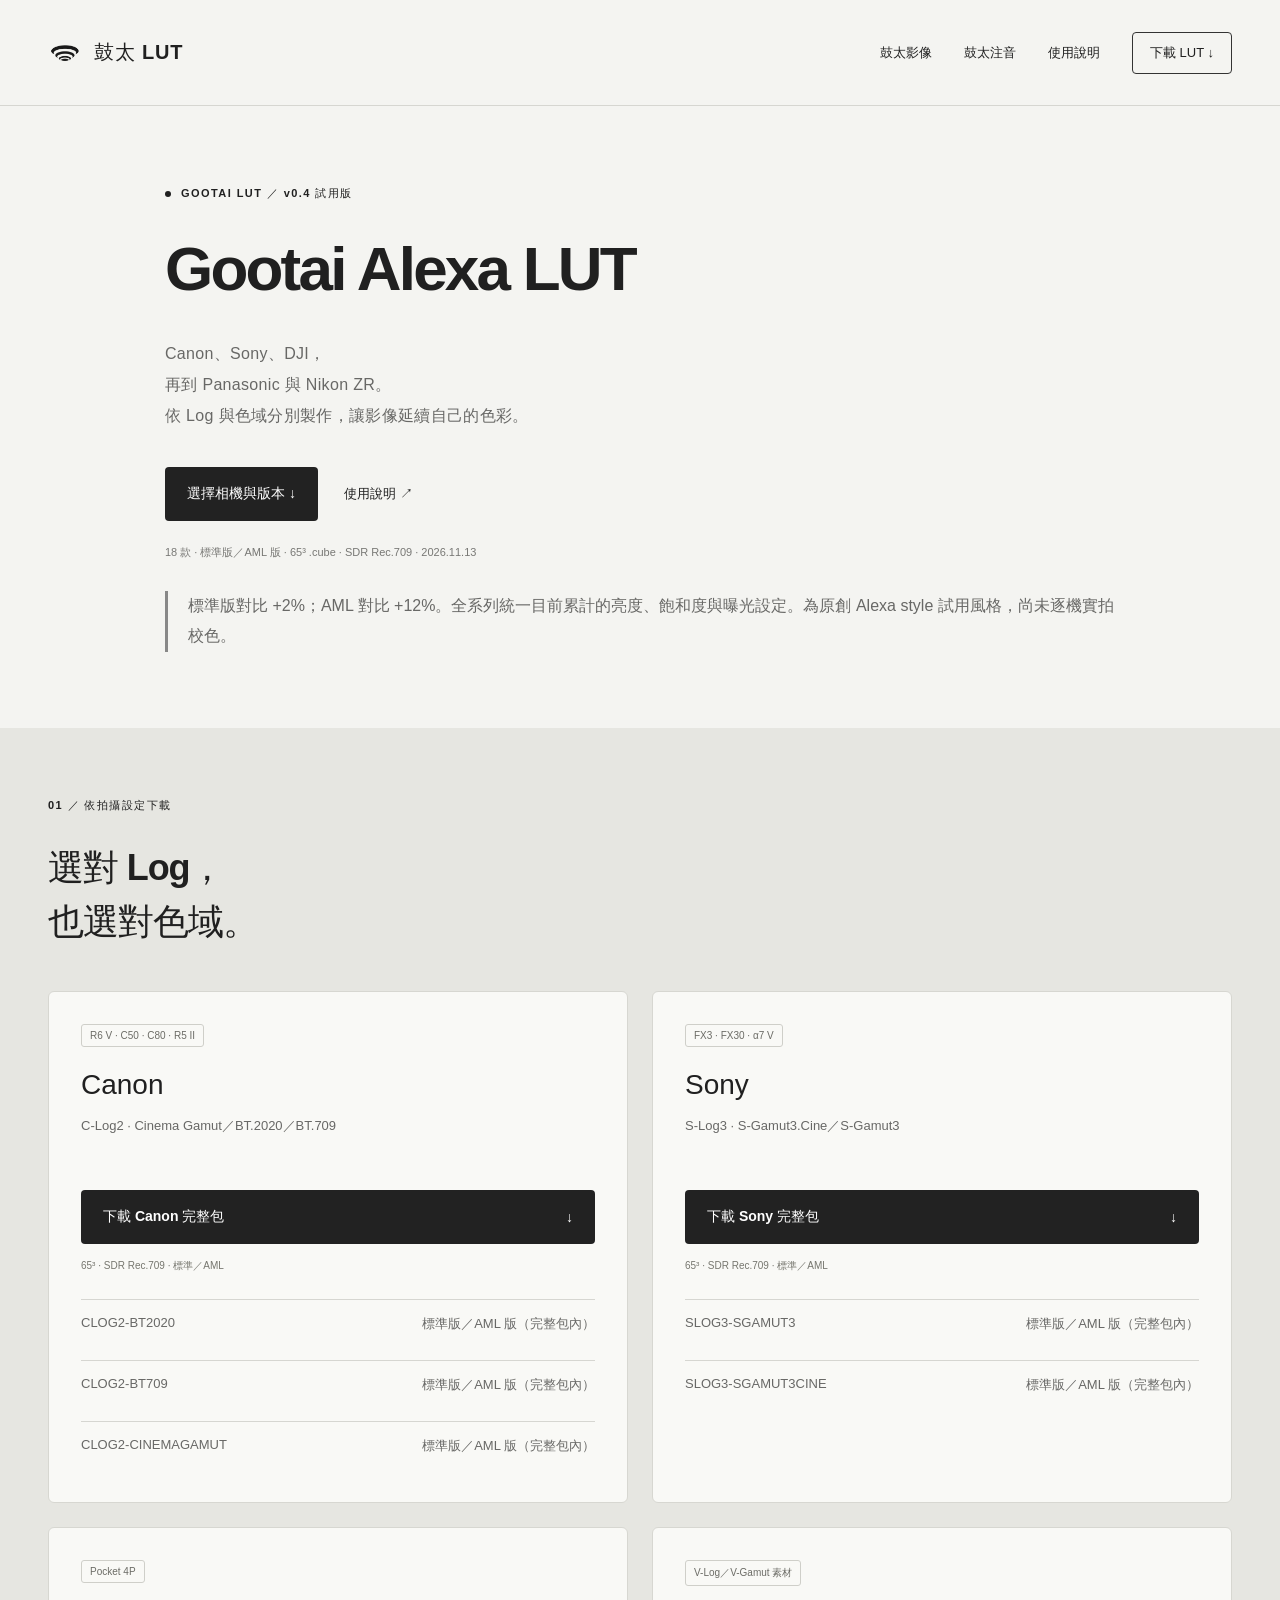
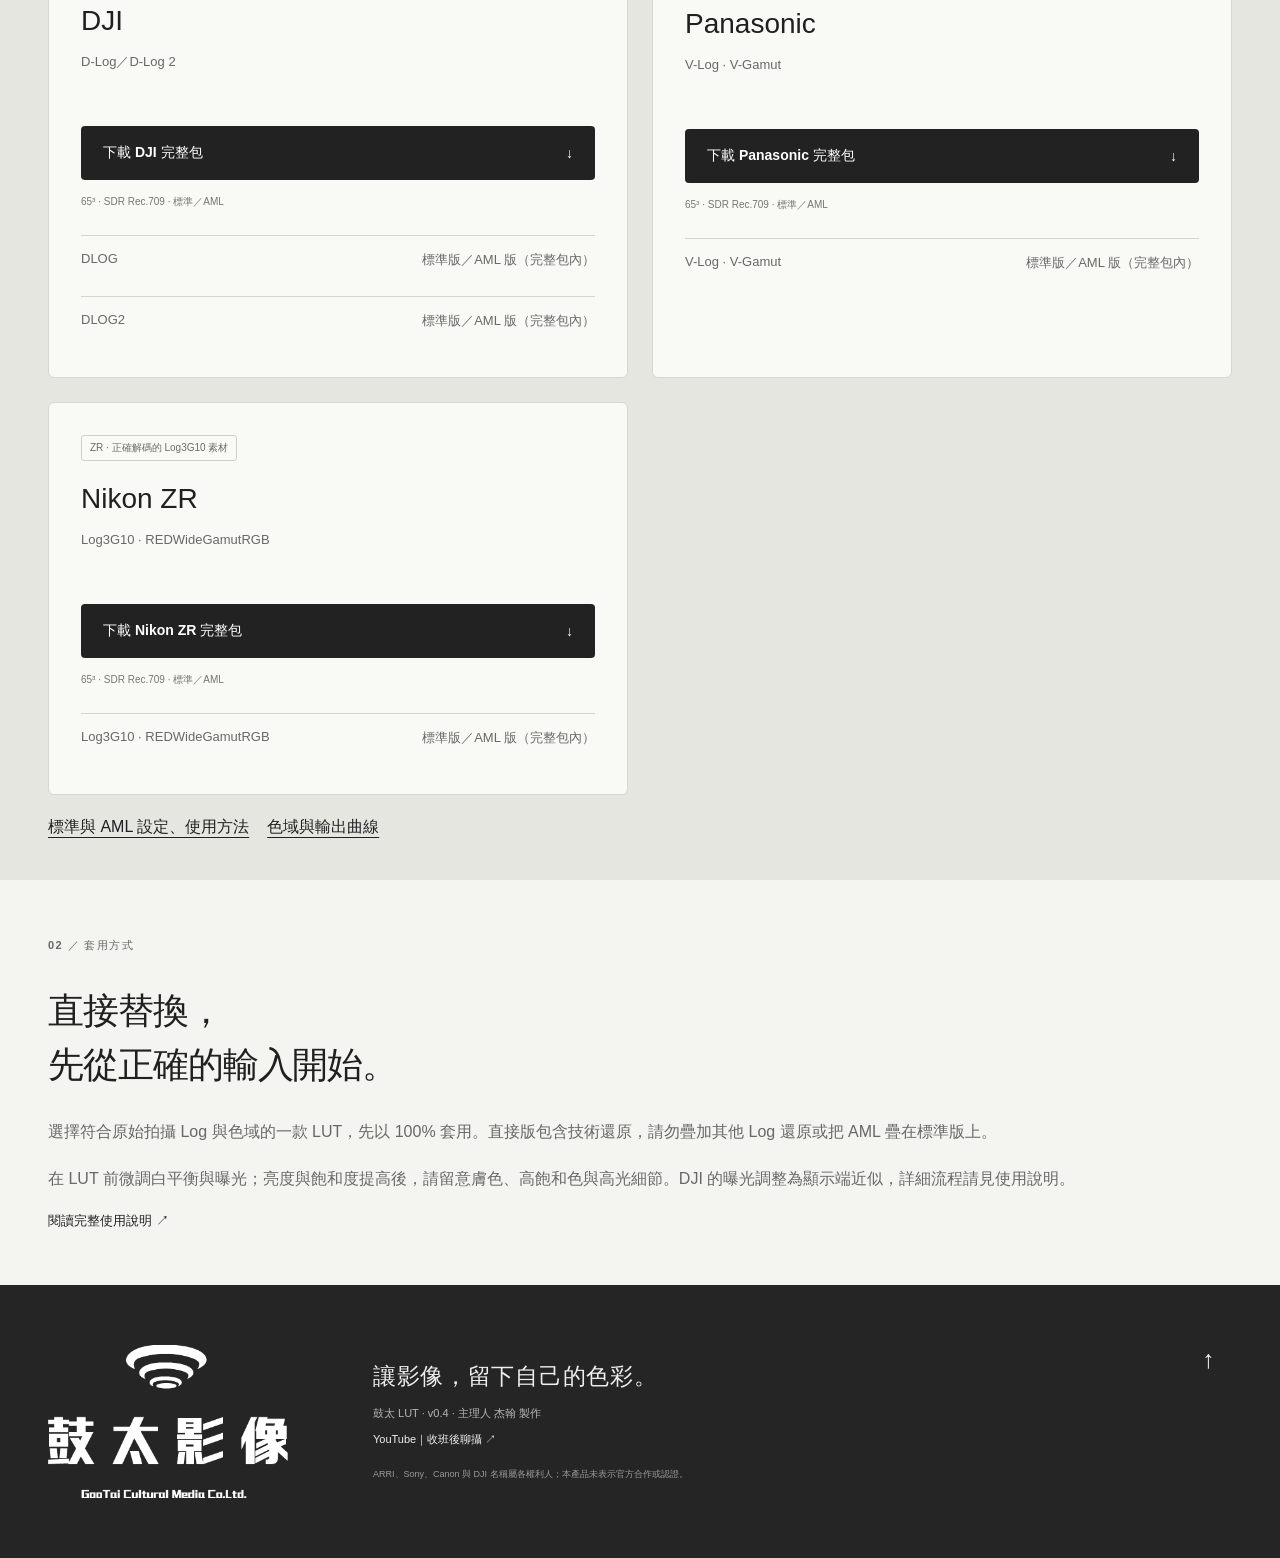
==== commit f18e0d4d: "Expand Gootai LUT page to 18 variants" ====
--- a/lut/index.html
+++ b/lut/index.html
@@ -1 +1 @@
-<!doctype html><html lang="zh-Hant"><head><meta charset="utf-8"><meta name="viewport" content="width=device-width,initial-scale=1"><title>鼓太 LUT — Gootai Alexa LUT｜Canon・Sony・DJI</title><meta name="description" content="鼓太 Gootai Alexa LUT：Canon C-Log2、Sony S-Log3、DJI D-Log 與 D-Log 2，各色域標準與 AML 版下載。"><link rel="stylesheet" href="../style.css"><style>.lut-hero{padding:80px 0 60px;max-width:950px}.lut-hero h1{font-size:clamp(36px,5vw,62px)}.lut-info{padding:55px 0}.lut-info p,.lut-info li{color:var(--muted);line-height:1.95}.lut-info h2{margin-bottom:24px}.lut-note{border-left:3px solid #888;padding-left:20px;margin-top:28px;color:var(--muted);line-height:1.9}.lut-links{display:flex;gap:18px;flex-wrap:wrap;margin-top:22px}.lut-links a{text-decoration:underline;text-underline-offset:5px}.download-card h3{font-size:28px}.download-grid{align-items:stretch}.lut-files{margin-top:25px;display:grid;gap:12px}.lut-file{border-top:1px solid var(--line);padding:15px 0;display:flex;justify-content:space-between;gap:20px}.lut-file span{color:var(--muted);font-size:13px}.lut-file a{font-size:13px;text-decoration:underline}.lut-file div{display:flex;gap:18px}table{border-collapse:collapse;width:100%;font-size:14px}th,td{padding:14px 10px;border-bottom:1px solid var(--line);text-align:left}code{overflow-wrap:anywhere}@media(max-width:680px){.header{height:auto;min-height:90px;padding-top:18px;padding-bottom:18px;flex-wrap:wrap;gap:18px}.header nav{display:flex;flex-wrap:wrap;gap:16px}.header nav a{display:block}.lut-hero{padding:45px 0}.lut-info{padding:40px 0}.lut-file{flex-direction:column;gap:10px}table{font-size:12px}th,td{padding:10px 5px}}</style></head><body><header class="header"><a class="product" href="../" aria-label="鼓太影像首頁"><img src="../assets/gootai-mark.png" width="34" height="34" alt=""><span>鼓太 LUT</span></a><nav aria-label="主要導覽"><a href="../">鼓太影像</a><a href="../zhuyin/">鼓太注音</a><a href="guide.html">使用說明</a><a class="nav-download" href="index.html#download">下載 LUT ↓</a></nav></header><main><section class="wrap lut-hero"><p class="eyebrow"><span class="dot"></span> GOOTAI LUT ／ v0.3 試用版</p><h1>Gootai Alexa LUT</h1><p class="lead">從 Canon、Sony 到 DJI。<br>依 Log 與色域分別製作，讓影像延續自己的色彩。</p><div class="hero-actions"><a class="button dark" href="#download">選擇相機與版本 ↓</a><a class="text-link" href="guide.html">使用說明 ↗</a></div><p class="system-note">14 款 · 標準版／AML 版 · 65³ .cube · SDR Rec.709 · 2026.11.13</p><p class="lut-note">標準版對比 +2%；AML 對比 +12%。全系列統一目前累計的亮度、飽和度與曝光設定。為原創 Alexa style 試用風格，尚未逐機實拍校色。</p></section><section class="download-section" id="download"><div class="wrap"><div class="download-title"><div><p class="eyebrow">01 ／ 依拍攝設定下載</p><h2>選對 Log，<br>也選對色域。</h2></div></div><div class="download-grid"><article class="download-card"><div class="platform-heading"><span class="badge">R6 V · C50 · C80 · R5 II</span></div><h3>Canon</h3><p class="platform-detail">C-Log2 · Cinema Gamut／BT.2020／BT.709</p><a class="button dark" download href="downloads/gootai-canon-alexa-standard-aml-v03.zip">下載 Canon 完整包 <span aria-hidden="true">↓</span></a><p class="file-note">65³ · SDR Rec.709 · 標準／AML</p><div class="lut-files"><div class="lut-file"><span>CLOG2-BT2020</span><div><span>標準版／AML 版（完整包內）</span></div></div><div class="lut-file"><span>CLOG2-BT709</span><div><span>標準版／AML 版（完整包內）</span></div></div><div class="lut-file"><span>CLOG2-CINEMAGAMUT</span><div><span>標準版／AML 版（完整包內）</span></div></div></div></article><article class="download-card"><div class="platform-heading"><span class="badge">FX3 · FX30 · α7 V</span></div><h3>Sony</h3><p class="platform-detail">S-Log3 · S-Gamut3.Cine／S-Gamut3</p><a class="button dark" download href="downloads/gootai-sony-alexa-standard-aml-v03.zip">下載 Sony 完整包 <span aria-hidden="true">↓</span></a><p class="file-note">65³ · SDR Rec.709 · 標準／AML</p><div class="lut-files"><div class="lut-file"><span>SLOG3-SGAMUT3</span><div><span>標準版／AML 版（完整包內）</span></div></div><div class="lut-file"><span>SLOG3-SGAMUT3CINE</span><div><span>標準版／AML 版（完整包內）</span></div></div></div></article><article class="download-card"><div class="platform-heading"><span class="badge">Pocket 4P</span></div><h3>DJI</h3><p class="platform-detail">D-Log／D-Log 2</p><a class="button dark" download href="downloads/gootai-dji-alexa-standard-aml-v03.zip">下載 DJI 完整包 <span aria-hidden="true">↓</span></a><p class="file-note">65³ · SDR Rec.709 · 標準／AML</p><div class="lut-files"><div class="lut-file"><span>DLOG</span><div><span>標準版／AML 版（完整包內）</span></div></div><div class="lut-file"><span>DLOG2</span><div><span>標準版／AML 版（完整包內）</span></div></div></div></article></div><div class="lut-links"><a href="guide.html">標準與 AML 設定、使用方法</a><a href="downloads/analysis.json">色域與輸出曲線</a></div></div></section><section class="lut-info wrap"><p class="eyebrow">02 ／ 套用方式</p><h2>直接替換，<br>先從正確的輸入開始。</h2><p>選擇符合原始拍攝 Log 與色域的一款 LUT，先以 100% 套用。直接版包含技術還原，請勿疊加其他 Log 還原或把 AML 疊在標準版上。</p><p>在 LUT 前微調白平衡與曝光；亮度與飽和度提高後，請留意膚色、高飽和色與高光細節。DJI 的曝光調整為顯示端近似，詳細流程請見使用說明。</p><a class="text-link" href="guide.html">閱讀完整使用說明 ↗</a></section></main><footer><div class="wrap footer-inner"><div class="brand-lockup" role="img" aria-label="鼓太影像 GooTai Cultural Media"><img src="../assets/gootai-brand-white.png" alt="" width="1314" height="1234"></div><div class="footer-copy"><p>讓影像，留下自己的色彩。</p><span>鼓太 LUT · v0.3 · 主理人 杰翰 製作</span><a href="https://www.youtube.com/@cjeihantalkaboutfilm">YouTube｜收班後聊攝 ↗</a><small>ARRI、Sony、Canon 與 DJI 名稱屬各權利人；本產品未表示官方合作或認證。</small></div><a class="back-top" href="#" aria-label="回到頂端">↑</a></div></footer></body></html>+<!doctype html><html lang="zh-Hant"><head><meta charset="utf-8"><meta name="viewport" content="width=device-width,initial-scale=1"><title>鼓太 LUT — Gootai Alexa LUT｜Canon・Sony・DJI・Panasonic・Nikon</title><meta name="description" content="鼓太 Gootai Alexa LUT：Canon C-Log2、Sony S-Log3、DJI D-Log 與 D-Log 2，各色域標準與 AML 版下載。"><link rel="stylesheet" href="../style.css"><style>.lut-hero{padding:80px 0 60px;max-width:950px}.lut-hero h1{font-size:clamp(36px,5vw,62px)}.lut-info{padding:55px 0}.lut-info p,.lut-info li{color:var(--muted);line-height:1.95}.lut-info h2{margin-bottom:24px}.lut-note{border-left:3px solid #888;padding-left:20px;margin-top:28px;color:var(--muted);line-height:1.9}.lut-links{display:flex;gap:18px;flex-wrap:wrap;margin-top:22px}.lut-links a{text-decoration:underline;text-underline-offset:5px}.download-card h3{font-size:28px}.download-grid{align-items:stretch}.lut-files{margin-top:25px;display:grid;gap:12px}.lut-file{border-top:1px solid var(--line);padding:15px 0;display:flex;justify-content:space-between;gap:20px}.lut-file span{color:var(--muted);font-size:13px}.lut-file a{font-size:13px;text-decoration:underline}.lut-file div{display:flex;gap:18px}table{border-collapse:collapse;width:100%;font-size:14px}th,td{padding:14px 10px;border-bottom:1px solid var(--line);text-align:left}code{overflow-wrap:anywhere}@media(max-width:680px){.header{height:auto;min-height:90px;padding-top:18px;padding-bottom:18px;flex-wrap:wrap;gap:18px}.header nav{display:flex;flex-wrap:wrap;gap:16px}.header nav a{display:block}.lut-hero{padding:45px 0}.lut-info{padding:40px 0}.lut-file{flex-direction:column;gap:10px}table{font-size:12px}th,td{padding:10px 5px}}</style></head><body><header class="header"><a class="product" href="../" aria-label="鼓太影像首頁"><img src="../assets/gootai-mark.png" width="34" height="34" alt=""><span>鼓太 LUT</span></a><nav aria-label="主要導覽"><a href="../">鼓太影像</a><a href="../zhuyin/">鼓太注音</a><a href="guide.html">使用說明</a><a class="nav-download" href="index.html#download">下載 LUT ↓</a></nav></header><main><section class="wrap lut-hero"><p class="eyebrow"><span class="dot"></span> GOOTAI LUT ／ v0.4 試用版</p><h1>Gootai Alexa LUT</h1><p class="lead">Canon、Sony、DJI，<br>再到 Panasonic 與 Nikon ZR。<br>依 Log 與色域分別製作，讓影像延續自己的色彩。</p><div class="hero-actions"><a class="button dark" href="#download">選擇相機與版本 ↓</a><a class="text-link" href="guide.html">使用說明 ↗</a></div><p class="system-note">18 款 · 標準版／AML 版 · 65³ .cube · SDR Rec.709 · 2026.11.13</p><p class="lut-note">標準版對比 +2%；AML 對比 +12%。全系列統一目前累計的亮度、飽和度與曝光設定。為原創 Alexa style 試用風格，尚未逐機實拍校色。</p></section><section class="download-section" id="download"><div class="wrap"><div class="download-title"><div><p class="eyebrow">01 ／ 依拍攝設定下載</p><h2>選對 Log，<br>也選對色域。</h2></div></div><div class="download-grid"><article class="download-card"><div class="platform-heading"><span class="badge">R6 V · C50 · C80 · R5 II</span></div><h3>Canon</h3><p class="platform-detail">C-Log2 · Cinema Gamut／BT.2020／BT.709</p><a class="button dark" download href="downloads/gootai-canon-alexa-standard-aml-v03.zip">下載 Canon 完整包 <span aria-hidden="true">↓</span></a><p class="file-note">65³ · SDR Rec.709 · 標準／AML</p><div class="lut-files"><div class="lut-file"><span>CLOG2-BT2020</span><div><span>標準版／AML 版（完整包內）</span></div></div><div class="lut-file"><span>CLOG2-BT709</span><div><span>標準版／AML 版（完整包內）</span></div></div><div class="lut-file"><span>CLOG2-CINEMAGAMUT</span><div><span>標準版／AML 版（完整包內）</span></div></div></div></article><article class="download-card"><div class="platform-heading"><span class="badge">FX3 · FX30 · α7 V</span></div><h3>Sony</h3><p class="platform-detail">S-Log3 · S-Gamut3.Cine／S-Gamut3</p><a class="button dark" download href="downloads/gootai-sony-alexa-standard-aml-v03.zip">下載 Sony 完整包 <span aria-hidden="true">↓</span></a><p class="file-note">65³ · SDR Rec.709 · 標準／AML</p><div class="lut-files"><div class="lut-file"><span>SLOG3-SGAMUT3</span><div><span>標準版／AML 版（完整包內）</span></div></div><div class="lut-file"><span>SLOG3-SGAMUT3CINE</span><div><span>標準版／AML 版（完整包內）</span></div></div></div></article><article class="download-card"><div class="platform-heading"><span class="badge">Pocket 4P</span></div><h3>DJI</h3><p class="platform-detail">D-Log／D-Log 2</p><a class="button dark" download href="downloads/gootai-dji-alexa-standard-aml-v03.zip">下載 DJI 完整包 <span aria-hidden="true">↓</span></a><p class="file-note">65³ · SDR Rec.709 · 標準／AML</p><div class="lut-files"><div class="lut-file"><span>DLOG</span><div><span>標準版／AML 版（完整包內）</span></div></div><div class="lut-file"><span>DLOG2</span><div><span>標準版／AML 版（完整包內）</span></div></div></div></article><article class="download-card"><div class="platform-heading"><span class="badge">V-Log／V-Gamut 素材</span></div><h3>Panasonic</h3><p class="platform-detail">V-Log · V-Gamut</p><a class="button dark" download href="downloads/gootai-panasonic-alexa-standard-aml-v04.zip">下載 Panasonic 完整包 <span aria-hidden="true">↓</span></a><p class="file-note">65³ · SDR Rec.709 · 標準／AML</p><div class="lut-files"><div class="lut-file"><span>V-Log · V-Gamut</span><div><span>標準版／AML 版（完整包內）</span></div></div></div></article><article class="download-card"><div class="platform-heading"><span class="badge">ZR · 正確解碼的 Log3G10 素材</span></div><h3>Nikon ZR</h3><p class="platform-detail">Log3G10 · REDWideGamutRGB</p><a class="button dark" download href="downloads/gootai-nikon-alexa-standard-aml-v04.zip">下載 Nikon ZR 完整包 <span aria-hidden="true">↓</span></a><p class="file-note">65³ · SDR Rec.709 · 標準／AML</p><div class="lut-files"><div class="lut-file"><span>Log3G10 · REDWideGamutRGB</span><div><span>標準版／AML 版（完整包內）</span></div></div></div></article></div><div class="lut-links"><a href="guide.html">標準與 AML 設定、使用方法</a><a href="downloads/analysis.json">色域與輸出曲線</a></div></div></section><section class="lut-info wrap"><p class="eyebrow">02 ／ 套用方式</p><h2>直接替換，<br>先從正確的輸入開始。</h2><p>選擇符合原始拍攝 Log 與色域的一款 LUT，先以 100% 套用。直接版包含技術還原，請勿疊加其他 Log 還原或把 AML 疊在標準版上。</p><p>在 LUT 前微調白平衡與曝光；亮度與飽和度提高後，請留意膚色、高飽和色與高光細節。DJI 的曝光調整為顯示端近似，詳細流程請見使用說明。</p><a class="text-link" href="guide.html">閱讀完整使用說明 ↗</a></section></main><footer><div class="wrap footer-inner"><div class="brand-lockup" role="img" aria-label="鼓太影像 GooTai Cultural Media"><img src="../assets/gootai-brand-white.png" alt="" width="1314" height="1234"></div><div class="footer-copy"><p>讓影像，留下自己的色彩。</p><span>鼓太 LUT · v0.4 · 主理人 杰翰 製作</span><a href="https://www.youtube.com/@cjeihantalkaboutfilm">YouTube｜收班後聊攝 ↗</a><small>ARRI、Sony、Canon 與 DJI 名稱屬各權利人；本產品未表示官方合作或認證。</small></div><a class="back-top" href="#" aria-label="回到頂端">↑</a></div></footer></body></html>
